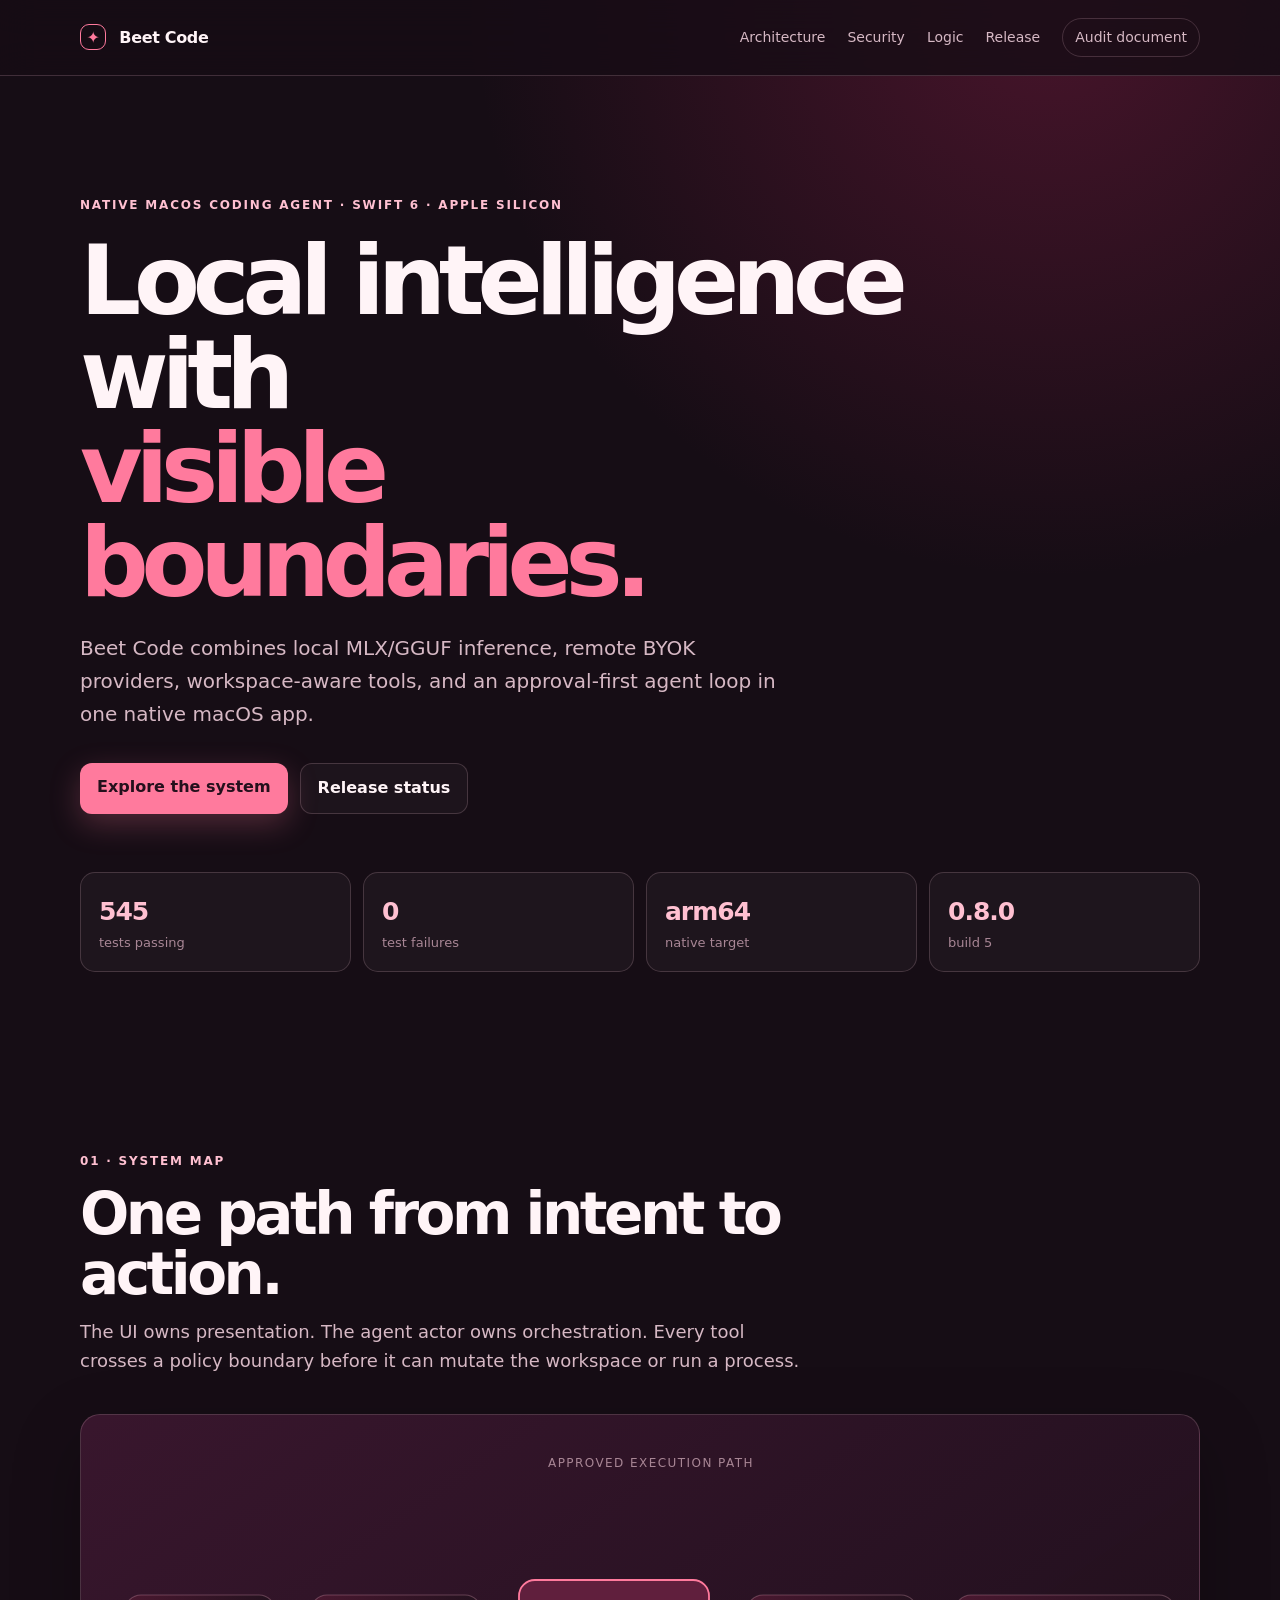
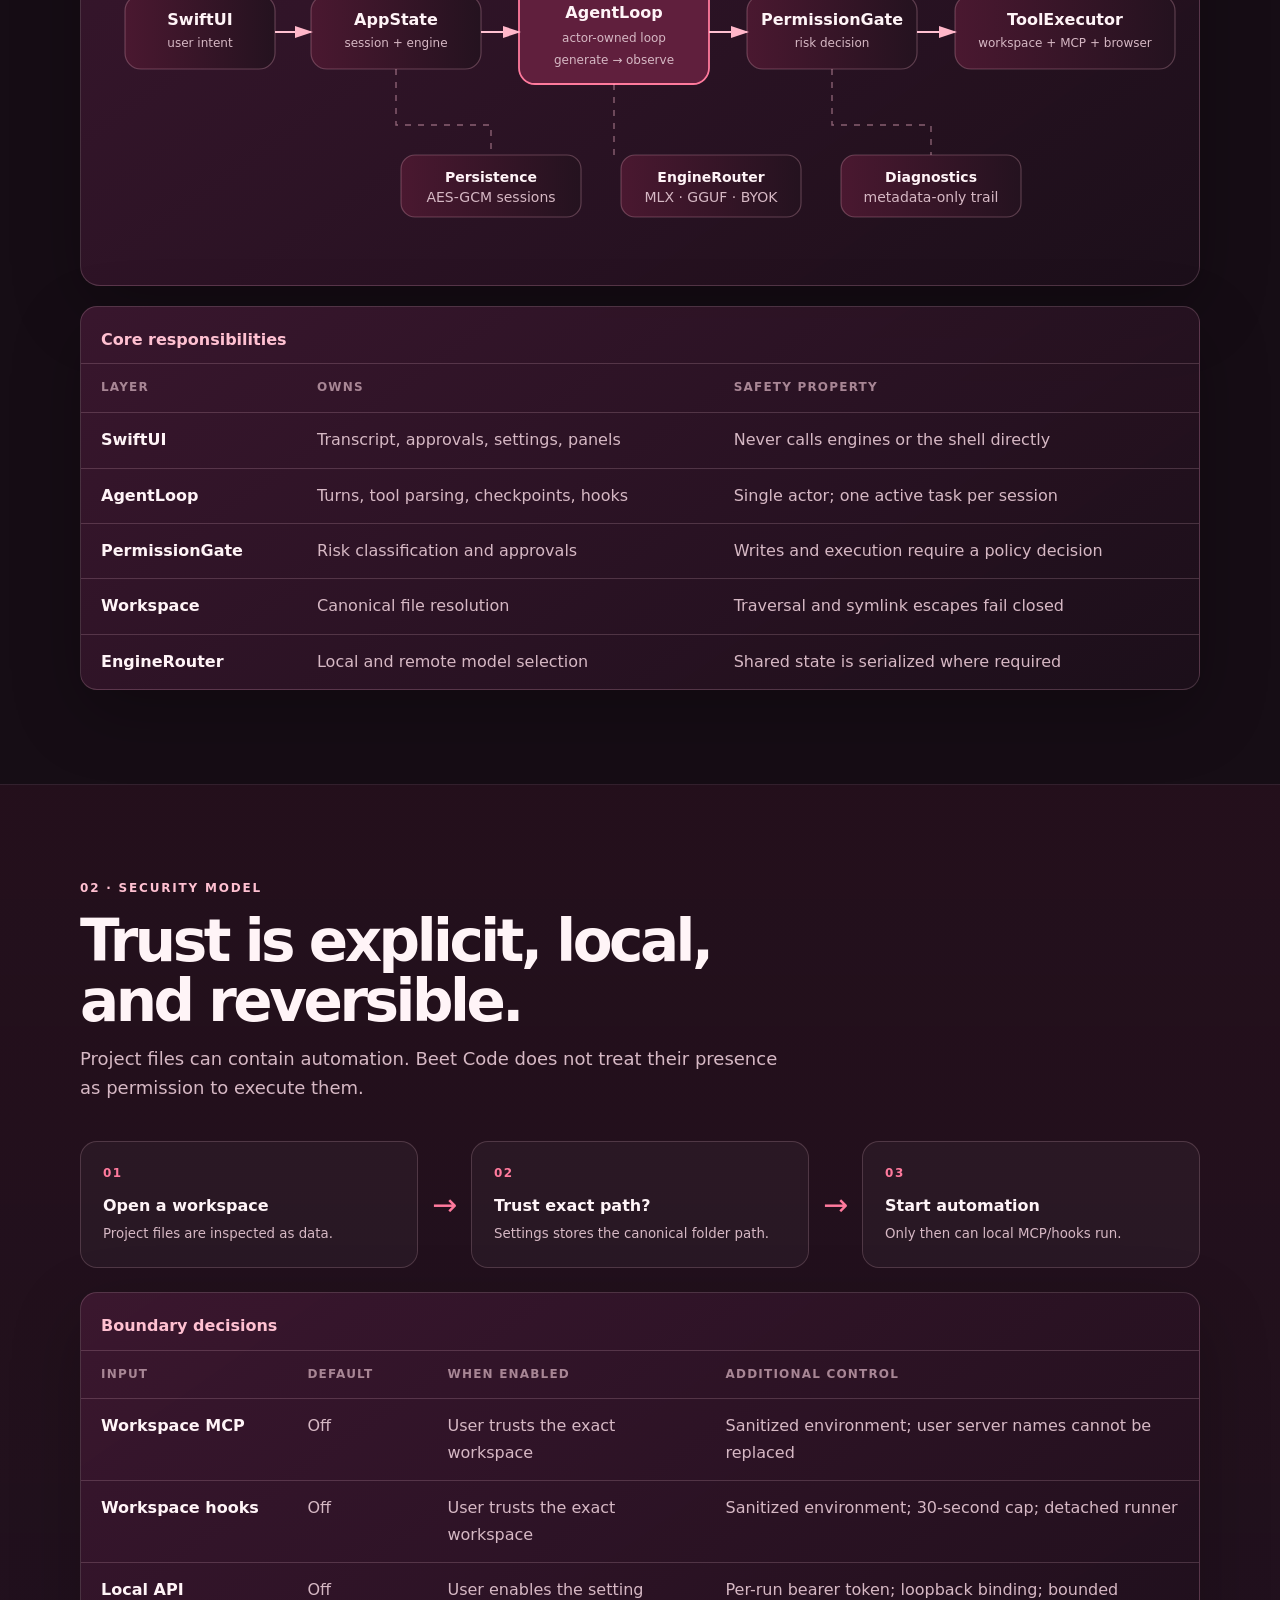
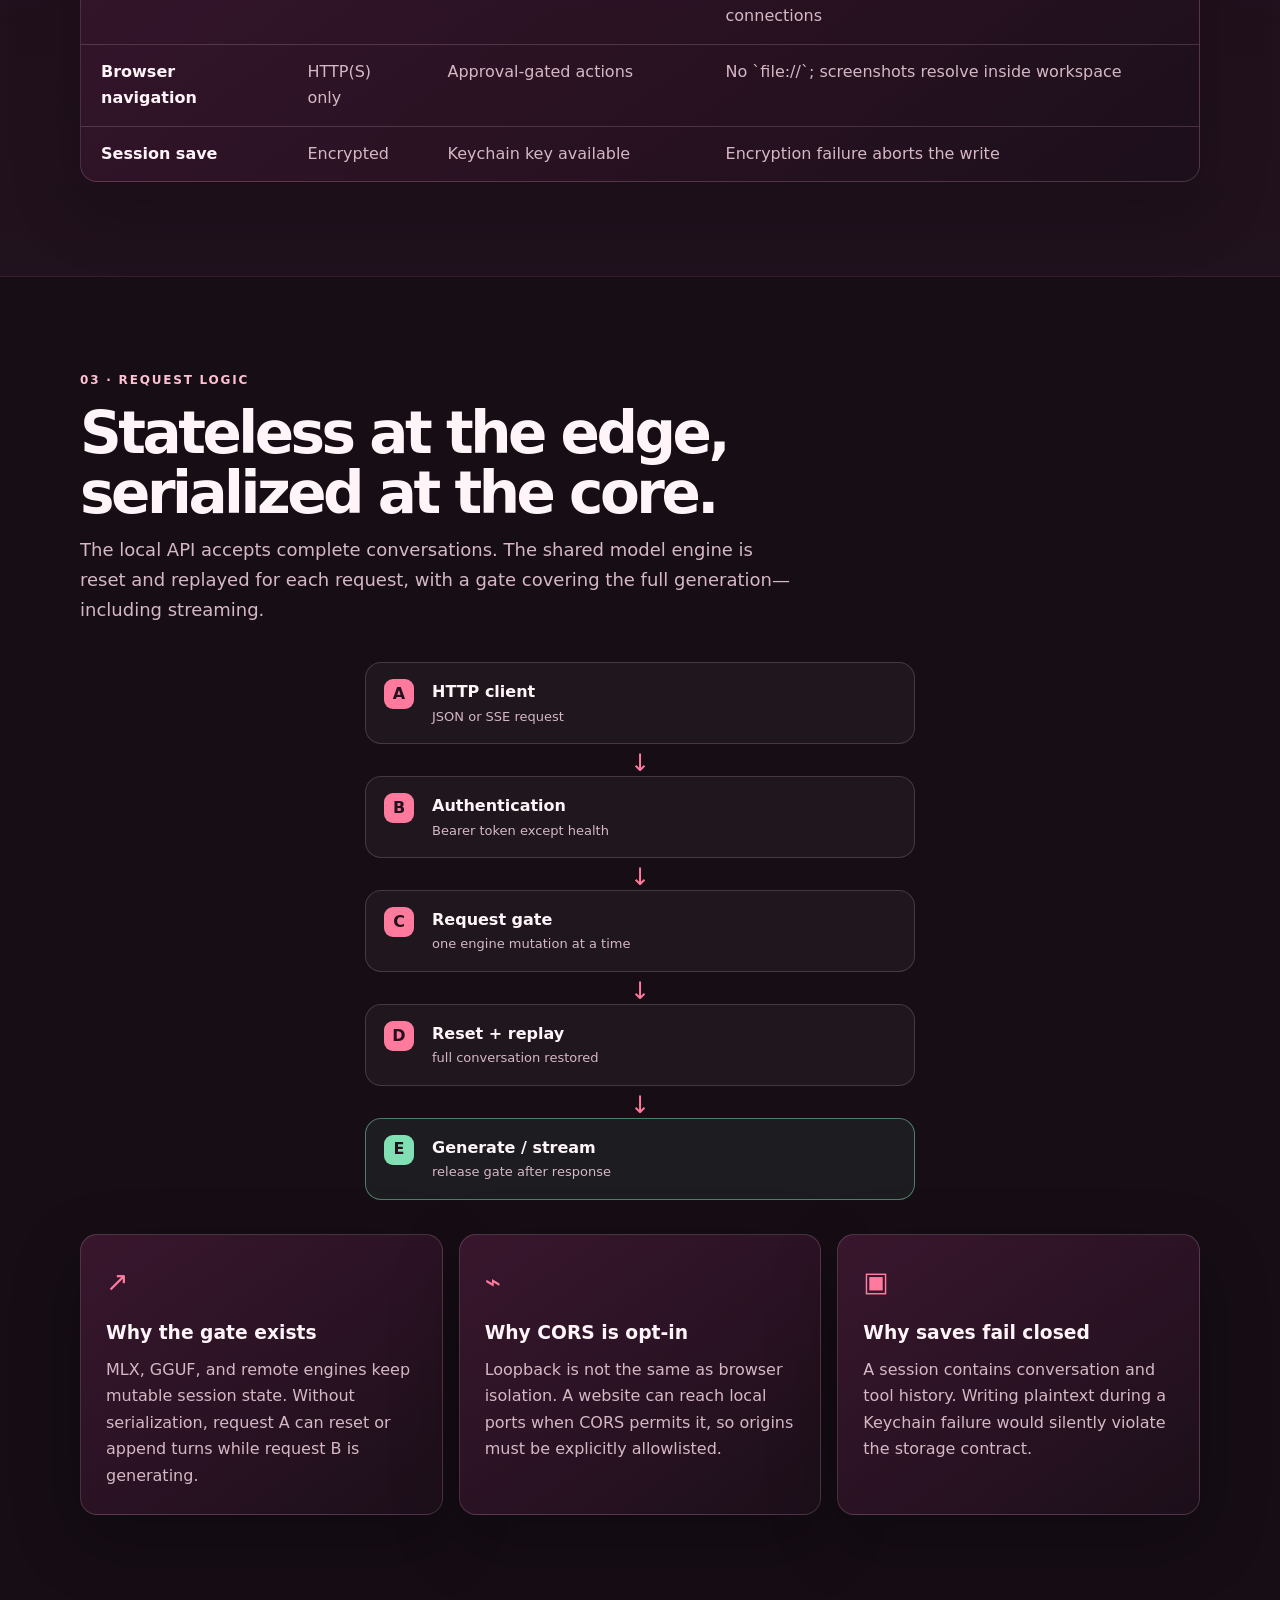
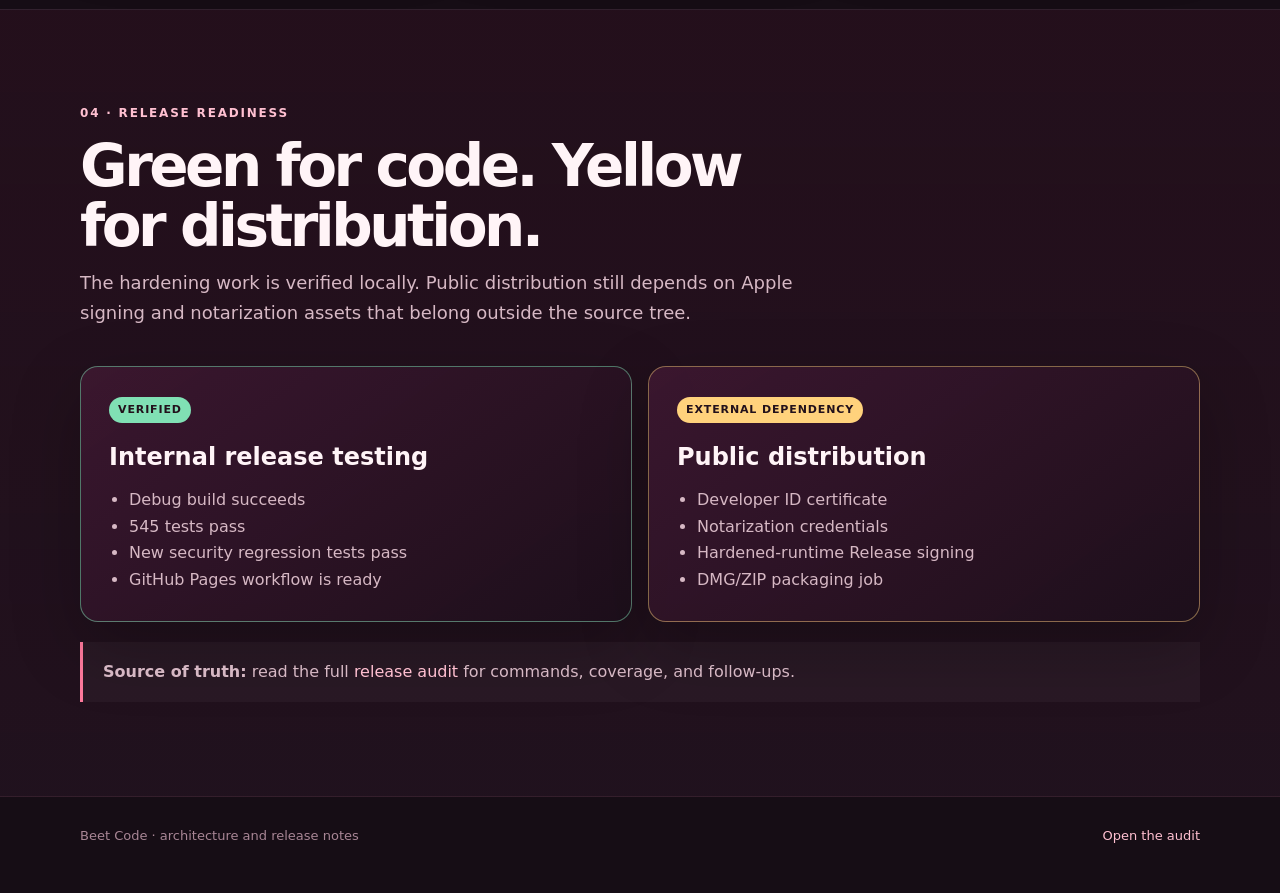
==== docs/site/index.html @ a5735505 "Harden release and add architecture Pages site" ====
<!doctype html>
<html lang="en">
<head>
  <meta charset="utf-8">
  <meta name="viewport" content="width=device-width, initial-scale=1">
  <meta name="description" content="Beet Code architecture, security model, and release readiness.">
  <title>Beet Code — Architecture & Release</title>
  <link rel="stylesheet" href="styles.css">
</head>
<body>
  <header class="topbar">
    <a class="brand" href="#top" aria-label="Beet Code home"><span class="beet-mark">✦</span> Beet Code</a>
    <nav aria-label="Primary navigation">
      <a href="#architecture">Architecture</a>
      <a href="#security">Security</a>
      <a href="#logic">Logic</a>
      <a href="#release">Release</a>
      <a class="nav-button" href="../RELEASE-AUDIT.md">Audit document</a>
    </nav>
  </header>

  <main id="top">
    <section class="hero shell">
      <div class="eyebrow">Native macOS coding agent · Swift 6 · Apple Silicon</div>
      <h1>Local intelligence with<br><span>visible boundaries.</span></h1>
      <p class="lede">Beet Code combines local MLX/GGUF inference, remote BYOK providers, workspace-aware tools, and an approval-first agent loop in one native macOS app.</p>
      <div class="hero-actions">
        <a class="button primary" href="#architecture">Explore the system</a>
        <a class="button secondary" href="#release">Release status</a>
      </div>
      <div class="status-grid" aria-label="Project status">
        <div class="status-card"><strong>545</strong><span>tests passing</span></div>
        <div class="status-card"><strong>0</strong><span>test failures</span></div>
        <div class="status-card"><strong>arm64</strong><span>native target</span></div>
        <div class="status-card"><strong>0.8.0</strong><span>build 5</span></div>
      </div>
    </section>

    <section id="architecture" class="section shell">
      <div class="section-heading">
        <div class="eyebrow">01 · System map</div>
        <h2>One path from intent to action.</h2>
        <p>The UI owns presentation. The agent actor owns orchestration. Every tool crosses a policy boundary before it can mutate the workspace or run a process.</p>
      </div>
      <div class="diagram-card">
        <svg class="architecture-diagram" viewBox="0 0 1100 430" role="img" aria-labelledby="architecture-title architecture-desc">
          <title id="architecture-title">Beet Code architecture flow</title>
          <desc id="architecture-desc">The user interface flows through AppState and AgentSessionController into the AgentLoop, then through PermissionGate and ToolExecutor to workspace tools and model engines. Persistence and diagnostics observe the flow.</desc>
          <defs>
            <marker id="arrow" markerWidth="10" markerHeight="10" refX="8" refY="3" orient="auto"><path d="M0,0 L0,6 L9,3 z" fill="#ffb6c9"/></marker>
            <linearGradient id="node" x1="0" x2="1"><stop offset="0" stop-color="#4a1830"/><stop offset="1" stop-color="#24121f"/></linearGradient>
          </defs>
          <g class="svg-label"><text x="550" y="32" text-anchor="middle">approved execution path</text></g>
          <g class="svg-node"><rect x="24" y="160" width="150" height="74" rx="16"/><text x="99" y="190" text-anchor="middle">SwiftUI</text><text x="99" y="212" text-anchor="middle" class="sub">user intent</text></g>
          <g class="svg-node"><rect x="210" y="160" width="170" height="74" rx="16"/><text x="295" y="190" text-anchor="middle">AppState</text><text x="295" y="212" text-anchor="middle" class="sub">session + engine</text></g>
          <g class="svg-node accent"><rect x="418" y="145" width="190" height="104" rx="16"/><text x="513" y="183" text-anchor="middle">AgentLoop</text><text x="513" y="207" text-anchor="middle" class="sub">actor-owned loop</text><text x="513" y="229" text-anchor="middle" class="sub">generate → observe</text></g>
          <g class="svg-node"><rect x="646" y="160" width="170" height="74" rx="16"/><text x="731" y="190" text-anchor="middle">PermissionGate</text><text x="731" y="212" text-anchor="middle" class="sub">risk decision</text></g>
          <g class="svg-node"><rect x="854" y="160" width="220" height="74" rx="16"/><text x="964" y="190" text-anchor="middle">ToolExecutor</text><text x="964" y="212" text-anchor="middle" class="sub">workspace + MCP + browser</text></g>
          <path class="svg-arrow" d="M174 197 H210"/><path class="svg-arrow" d="M380 197 H418"/><path class="svg-arrow" d="M608 197 H646"/><path class="svg-arrow" d="M816 197 H854"/>
          <g class="svg-node small"><rect x="300" y="320" width="180" height="62" rx="14"/><text x="390" y="347" text-anchor="middle">Persistence</text><text x="390" y="367" text-anchor="middle" class="sub">AES-GCM sessions</text></g>
          <g class="svg-node small"><rect x="520" y="320" width="180" height="62" rx="14"/><text x="610" y="347" text-anchor="middle">EngineRouter</text><text x="610" y="367" text-anchor="middle" class="sub">MLX · GGUF · BYOK</text></g>
          <g class="svg-node small"><rect x="740" y="320" width="180" height="62" rx="14"/><text x="830" y="347" text-anchor="middle">Diagnostics</text><text x="830" y="367" text-anchor="middle" class="sub">metadata-only trail</text></g>
          <path class="svg-dashed" d="M295 234 V290 H390 V320"/><path class="svg-dashed" d="M513 249 V320"/><path class="svg-dashed" d="M731 234 V290 H830 V320"/>
        </svg>
      </div>
      <div class="table-wrap">
        <table>
          <caption>Core responsibilities</caption>
          <thead><tr><th>Layer</th><th>Owns</th><th>Safety property</th></tr></thead>
          <tbody>
            <tr><td>SwiftUI</td><td>Transcript, approvals, settings, panels</td><td>Never calls engines or the shell directly</td></tr>
            <tr><td>AgentLoop</td><td>Turns, tool parsing, checkpoints, hooks</td><td>Single actor; one active task per session</td></tr>
            <tr><td>PermissionGate</td><td>Risk classification and approvals</td><td>Writes and execution require a policy decision</td></tr>
            <tr><td>Workspace</td><td>Canonical file resolution</td><td>Traversal and symlink escapes fail closed</td></tr>
            <tr><td>EngineRouter</td><td>Local and remote model selection</td><td>Shared state is serialized where required</td></tr>
          </tbody>
        </table>
      </div>
    </section>

    <section id="security" class="section tinted">
      <div class="shell">
        <div class="section-heading">
          <div class="eyebrow">02 · Security model</div>
          <h2>Trust is explicit, local, and reversible.</h2>
          <p>Project files can contain automation. Beet Code does not treat their presence as permission to execute them.</p>
        </div>
        <div class="trust-flow" aria-label="Workspace automation trust flow">
          <div class="flow-step"><span>01</span><strong>Open a workspace</strong><small>Project files are inspected as data.</small></div>
          <div class="flow-connector">→</div>
          <div class="flow-step"><span>02</span><strong>Trust exact path?</strong><small>Settings stores the canonical folder path.</small></div>
          <div class="flow-connector">→</div>
          <div class="flow-step"><span>03</span><strong>Start automation</strong><small>Only then can local MCP/hooks run.</small></div>
        </div>
        <div class="table-wrap">
          <table>
            <caption>Boundary decisions</caption>
            <thead><tr><th>Input</th><th>Default</th><th>When enabled</th><th>Additional control</th></tr></thead>
            <tbody>
              <tr><td>Workspace MCP</td><td>Off</td><td>User trusts the exact workspace</td><td>Sanitized environment; user server names cannot be replaced</td></tr>
              <tr><td>Workspace hooks</td><td>Off</td><td>User trusts the exact workspace</td><td>Sanitized environment; 30-second cap; detached runner</td></tr>
              <tr><td>Local API</td><td>Off</td><td>User enables the setting</td><td>Per-run bearer token; loopback binding; bounded connections</td></tr>
              <tr><td>Browser navigation</td><td>HTTP(S) only</td><td>Approval-gated actions</td><td>No `file://`; screenshots resolve inside workspace</td></tr>
              <tr><td>Session save</td><td>Encrypted</td><td>Keychain key available</td><td>Encryption failure aborts the write</td></tr>
            </tbody>
          </table>
        </div>
      </div>
    </section>

    <section id="logic" class="section shell">
      <div class="section-heading">
        <div class="eyebrow">03 · Request logic</div>
        <h2>Stateless at the edge, serialized at the core.</h2>
        <p>The local API accepts complete conversations. The shared model engine is reset and replayed for each request, with a gate covering the full generation—including streaming.</p>
      </div>
      <div class="request-diagram">
        <div class="request-node"><span class="node-number">A</span><strong>HTTP client</strong><small>JSON or SSE request</small></div>
        <div class="request-arrow">↓</div>
        <div class="request-node"><span class="node-number">B</span><strong>Authentication</strong><small>Bearer token except health</small></div>
        <div class="request-arrow">↓</div>
        <div class="request-node"><span class="node-number">C</span><strong>Request gate</strong><small>one engine mutation at a time</small></div>
        <div class="request-arrow">↓</div>
        <div class="request-node"><span class="node-number">D</span><strong>Reset + replay</strong><small>full conversation restored</small></div>
        <div class="request-arrow">↓</div>
        <div class="request-node success"><span class="node-number">E</span><strong>Generate / stream</strong><small>release gate after response</small></div>
      </div>
      <div class="logic-grid">
        <article class="logic-card"><div class="card-icon">↗</div><h3>Why the gate exists</h3><p>MLX, GGUF, and remote engines keep mutable session state. Without serialization, request A can reset or append turns while request B is generating.</p></article>
        <article class="logic-card"><div class="card-icon">⌁</div><h3>Why CORS is opt-in</h3><p>Loopback is not the same as browser isolation. A website can reach local ports when CORS permits it, so origins must be explicitly allowlisted.</p></article>
        <article class="logic-card"><div class="card-icon">▣</div><h3>Why saves fail closed</h3><p>A session contains conversation and tool history. Writing plaintext during a Keychain failure would silently violate the storage contract.</p></article>
      </div>
    </section>

    <section id="release" class="section tinted">
      <div class="shell">
        <div class="section-heading">
          <div class="eyebrow">04 · Release readiness</div>
          <h2>Green for code. Yellow for distribution.</h2>
          <p>The hardening work is verified locally. Public distribution still depends on Apple signing and notarization assets that belong outside the source tree.</p>
        </div>
        <div class="release-grid">
          <div class="release-panel good"><span class="pill">Verified</span><h3>Internal release testing</h3><ul><li>Debug build succeeds</li><li>545 tests pass</li><li>New security regression tests pass</li><li>GitHub Pages workflow is ready</li></ul></div>
          <div class="release-panel pending"><span class="pill">External dependency</span><h3>Public distribution</h3><ul><li>Developer ID certificate</li><li>Notarization credentials</li><li>Hardened-runtime Release signing</li><li>DMG/ZIP packaging job</li></ul></div>
        </div>
        <div class="footer-callout"><strong>Source of truth:</strong> read the full <a href="../RELEASE-AUDIT.md">release audit</a> for commands, coverage, and follow-ups.</div>
      </div>
    </section>
  </main>

  <footer class="footer shell"><span>Beet Code · architecture and release notes</span><a href="../RELEASE-AUDIT.md">Open the audit</a></footer>
</body>
</html>
---- docs/site/styles.css ----
:root {
  --bg: #160d15;
  --panel: #241321;
  --panel-2: #30182a;
  --ink: #fff4f7;
  --muted: #d6b8c4;
  --faint: #a88695;
  --line: rgba(255, 204, 220, .18);
  --accent: #ff7a9d;
  --accent-2: #ffc0d1;
  --green: #80e0b4;
  --amber: #ffd27c;
  --shadow: 0 24px 70px rgba(0, 0, 0, .24);
  color-scheme: dark;
}

* { box-sizing: border-box; }
html { scroll-behavior: smooth; }
body {
  margin: 0;
  background:
    radial-gradient(circle at 82% 0%, rgba(132, 29, 69, .45), transparent 36rem),
    var(--bg);
  color: var(--ink);
  font: 16px/1.65 Inter, ui-sans-serif, system-ui, -apple-system, BlinkMacSystemFont, "Segoe UI", sans-serif;
}
a { color: var(--accent-2); text-decoration: none; }
a:hover { color: #fff; }
.shell { width: min(1120px, calc(100% - 48px)); margin: 0 auto; }
.topbar {
  position: sticky; top: 0; z-index: 10;
  display: flex; justify-content: space-between; align-items: center;
  padding: 18px max(24px, calc((100vw - 1120px) / 2));
  background: rgba(22, 13, 21, .82);
  border-bottom: 1px solid var(--line);
  backdrop-filter: blur(18px);
}
.brand { color: var(--ink); font-weight: 760; letter-spacing: -.02em; }
.beet-mark { display: inline-grid; place-items: center; width: 26px; height: 26px; margin-right: 8px; color: var(--accent); border: 1px solid var(--accent); border-radius: 9px; }
nav { display: flex; gap: 22px; align-items: center; font-size: 14px; }
nav a { color: var(--muted); }
nav a:hover { color: var(--ink); }
.nav-button { padding: 7px 12px; border: 1px solid var(--line); border-radius: 999px; }
.hero { padding: 120px 0 86px; }
.eyebrow { color: var(--accent-2); font-size: 12px; font-weight: 760; letter-spacing: .15em; text-transform: uppercase; }
h1, h2, h3, p { margin-top: 0; }
h1 { max-width: 850px; margin: 18px 0 22px; font-size: clamp(54px, 8vw, 96px); line-height: .98; letter-spacing: -.075em; }
h1 span { color: var(--accent); }
.lede { max-width: 700px; color: var(--muted); font-size: 20px; }
.hero-actions { display: flex; gap: 12px; margin: 32px 0 58px; }
.button { display: inline-block; padding: 11px 17px; border-radius: 12px; font-weight: 700; }
.button.primary { color: #24101c; background: var(--accent); box-shadow: 0 10px 30px rgba(255, 122, 157, .25); }
.button.secondary { color: var(--ink); border: 1px solid var(--line); background: rgba(255,255,255,.03); }
.status-grid { display: grid; grid-template-columns: repeat(4, 1fr); gap: 12px; }
.status-card { padding: 18px; border: 1px solid var(--line); border-radius: 15px; background: rgba(255,255,255,.035); }
.status-card strong, .status-card span { display: block; }
.status-card strong { color: var(--accent-2); font-size: 25px; letter-spacing: -.04em; }
.status-card span { color: var(--faint); font-size: 13px; }
.section { padding: 94px 0; }
.tinted { background: linear-gradient(180deg, rgba(80, 22, 49, .23), rgba(48, 24, 42, .4)); border-top: 1px solid rgba(255, 204, 220, .08); border-bottom: 1px solid rgba(255, 204, 220, .08); }
.section-heading { max-width: 720px; margin-bottom: 38px; }
h2 { margin: 12px 0 12px; font-size: clamp(34px, 5vw, 58px); line-height: 1.04; letter-spacing: -.06em; }
.section-heading p { color: var(--muted); font-size: 18px; }
.diagram-card, .table-wrap, .logic-card, .release-panel { border: 1px solid var(--line); background: linear-gradient(145deg, rgba(62, 24, 49, .88), rgba(29, 15, 27, .92)); box-shadow: var(--shadow); }
.diagram-card { overflow: auto; padding: 20px; border-radius: 20px; }
.architecture-diagram { display: block; width: 1100px; max-width: none; min-height: 430px; }
.svg-node rect { fill: url(#node); stroke: rgba(255, 190, 210, .26); stroke-width: 1.2; }
.svg-node.accent rect { fill: #601f3d; stroke: var(--accent); stroke-width: 1.8; }
.svg-node text { fill: var(--ink); font-size: 16px; font-weight: 750; }
.svg-node .sub { fill: var(--muted); font-size: 12px; font-weight: 500; }
.svg-node.small text { font-size: 14px; }
.svg-arrow { fill: none; stroke: var(--accent-2); stroke-width: 2; marker-end: url(#arrow); }
.svg-dashed { fill: none; stroke: rgba(255, 190, 210, .45); stroke-width: 1.4; stroke-dasharray: 6 7; }
.svg-label text { fill: var(--faint); font-size: 12px; letter-spacing: .12em; text-transform: uppercase; }
.table-wrap { overflow-x: auto; margin-top: 20px; border-radius: 17px; }
table { width: 100%; min-width: 680px; border-collapse: collapse; }
caption { padding: 20px 20px 10px; color: var(--accent-2); font-weight: 760; text-align: left; }
th, td { padding: 14px 20px; border-top: 1px solid var(--line); text-align: left; vertical-align: top; }
th { color: var(--faint); font-size: 12px; font-weight: 760; letter-spacing: .1em; text-transform: uppercase; }
td { color: var(--muted); }
td:first-child { color: var(--ink); font-weight: 700; }
.trust-flow { display: grid; grid-template-columns: 1fr auto 1fr auto 1fr; align-items: stretch; gap: 14px; margin: 32px 0 24px; }
.flow-step { padding: 22px; border: 1px solid var(--line); border-radius: 17px; background: rgba(255,255,255,.035); }
.flow-step span { display: block; color: var(--accent); font-size: 12px; font-weight: 800; letter-spacing: .12em; }
.flow-step strong, .flow-step small { display: block; }
.flow-step strong { margin: 9px 0 4px; }
.flow-step small, .request-node small { color: var(--muted); }
.flow-connector { display: grid; place-items: center; color: var(--accent); font-size: 30px; }
.request-diagram { display: flex; flex-direction: column; align-items: center; }
.request-node { display: grid; grid-template-columns: 36px 1fr; column-gap: 12px; width: min(550px, 100%); padding: 16px 18px; border: 1px solid var(--line); border-radius: 16px; background: rgba(255,255,255,.04); }
.request-node.success { border-color: rgba(128, 224, 180, .5); background: rgba(128, 224, 180, .07); }
.node-number { grid-row: span 2; display: grid; place-items: center; width: 30px; height: 30px; color: #25111e; background: var(--accent); border-radius: 9px; font-weight: 800; }
.request-node.success .node-number { background: var(--green); }
.request-node strong { align-self: end; }
.request-node small { align-self: start; font-size: 13px; }
.request-arrow { height: 32px; color: var(--accent); font-size: 24px; }
.logic-grid, .release-grid { display: grid; grid-template-columns: repeat(3, 1fr); gap: 16px; margin-top: 34px; }
.logic-card { padding: 25px; border-radius: 17px; }
.card-icon { color: var(--accent); font-size: 27px; }
.logic-card h3 { margin: 14px 0 8px; }
.logic-card p { margin-bottom: 0; color: var(--muted); }
.release-grid { grid-template-columns: repeat(2, 1fr); }
.release-panel { padding: 28px; border-radius: 18px; }
.release-panel.good { border-color: rgba(128, 224, 180, .5); }
.release-panel.pending { border-color: rgba(255, 210, 124, .45); }
.pill { display: inline-block; padding: 4px 9px; border-radius: 999px; color: #22111b; background: var(--green); font-size: 11px; font-weight: 800; letter-spacing: .08em; text-transform: uppercase; }
.pending .pill { background: var(--amber); }
.release-panel h3 { margin: 15px 0 10px; font-size: 24px; }
.release-panel ul { margin: 0; padding-left: 20px; color: var(--muted); }
.footer-callout { margin-top: 20px; padding: 17px 20px; border-left: 3px solid var(--accent); color: var(--muted); background: rgba(255,255,255,.035); }
.footer { display: flex; justify-content: space-between; gap: 20px; padding: 28px 0 46px; color: var(--faint); font-size: 13px; }
@media (max-width: 760px) {
  .shell { width: min(100% - 30px, 1120px); }
  .topbar { padding: 14px 15px; }
  nav a:not(.nav-button) { display: none; }
  .hero { padding-top: 78px; }
  .status-grid, .logic-grid, .release-grid { grid-template-columns: 1fr 1fr; }
  .trust-flow { grid-template-columns: 1fr; }
  .flow-connector { transform: rotate(90deg); height: 18px; }
  .section { padding: 70px 0; }
  .footer { flex-direction: column; }
}
@media (max-width: 480px) {
  .status-grid, .logic-grid, .release-grid { grid-template-columns: 1fr; }
  h1 { font-size: 55px; }
  .hero-actions { flex-direction: column; align-items: flex-start; }
}
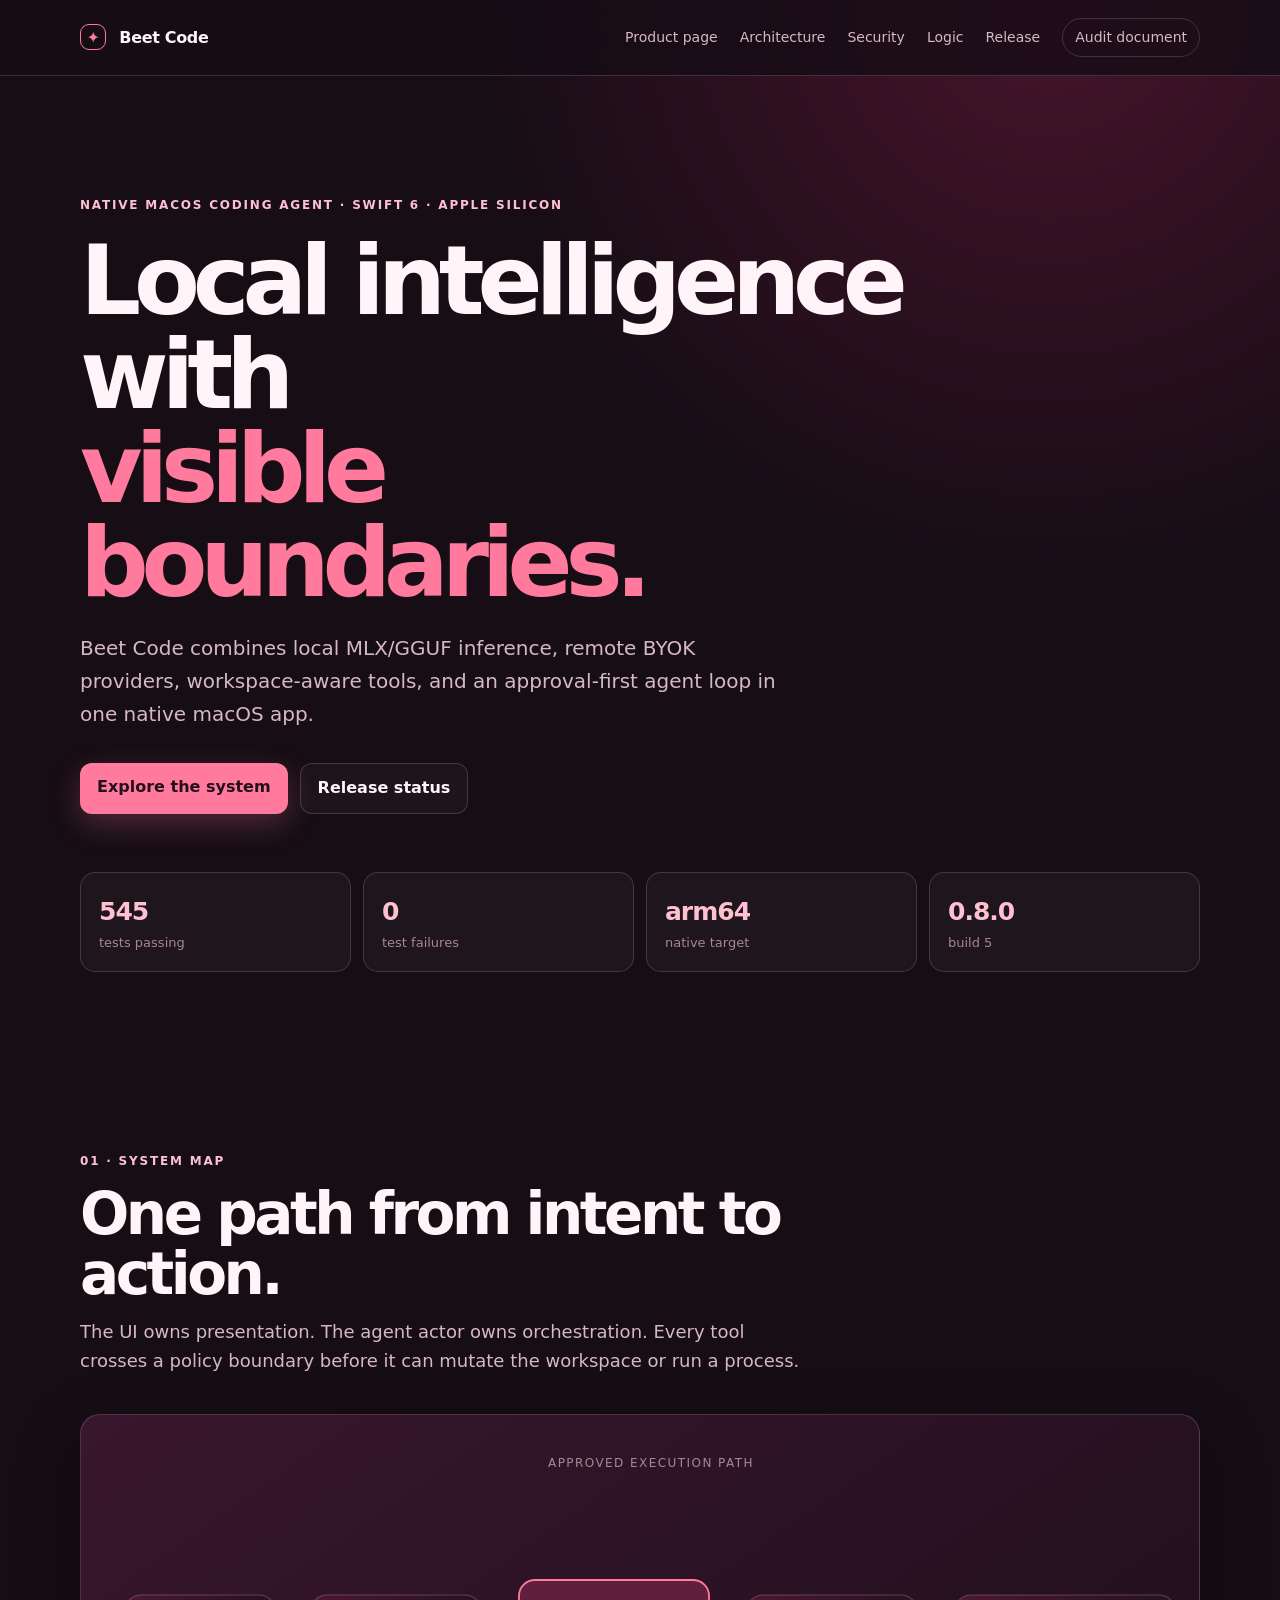
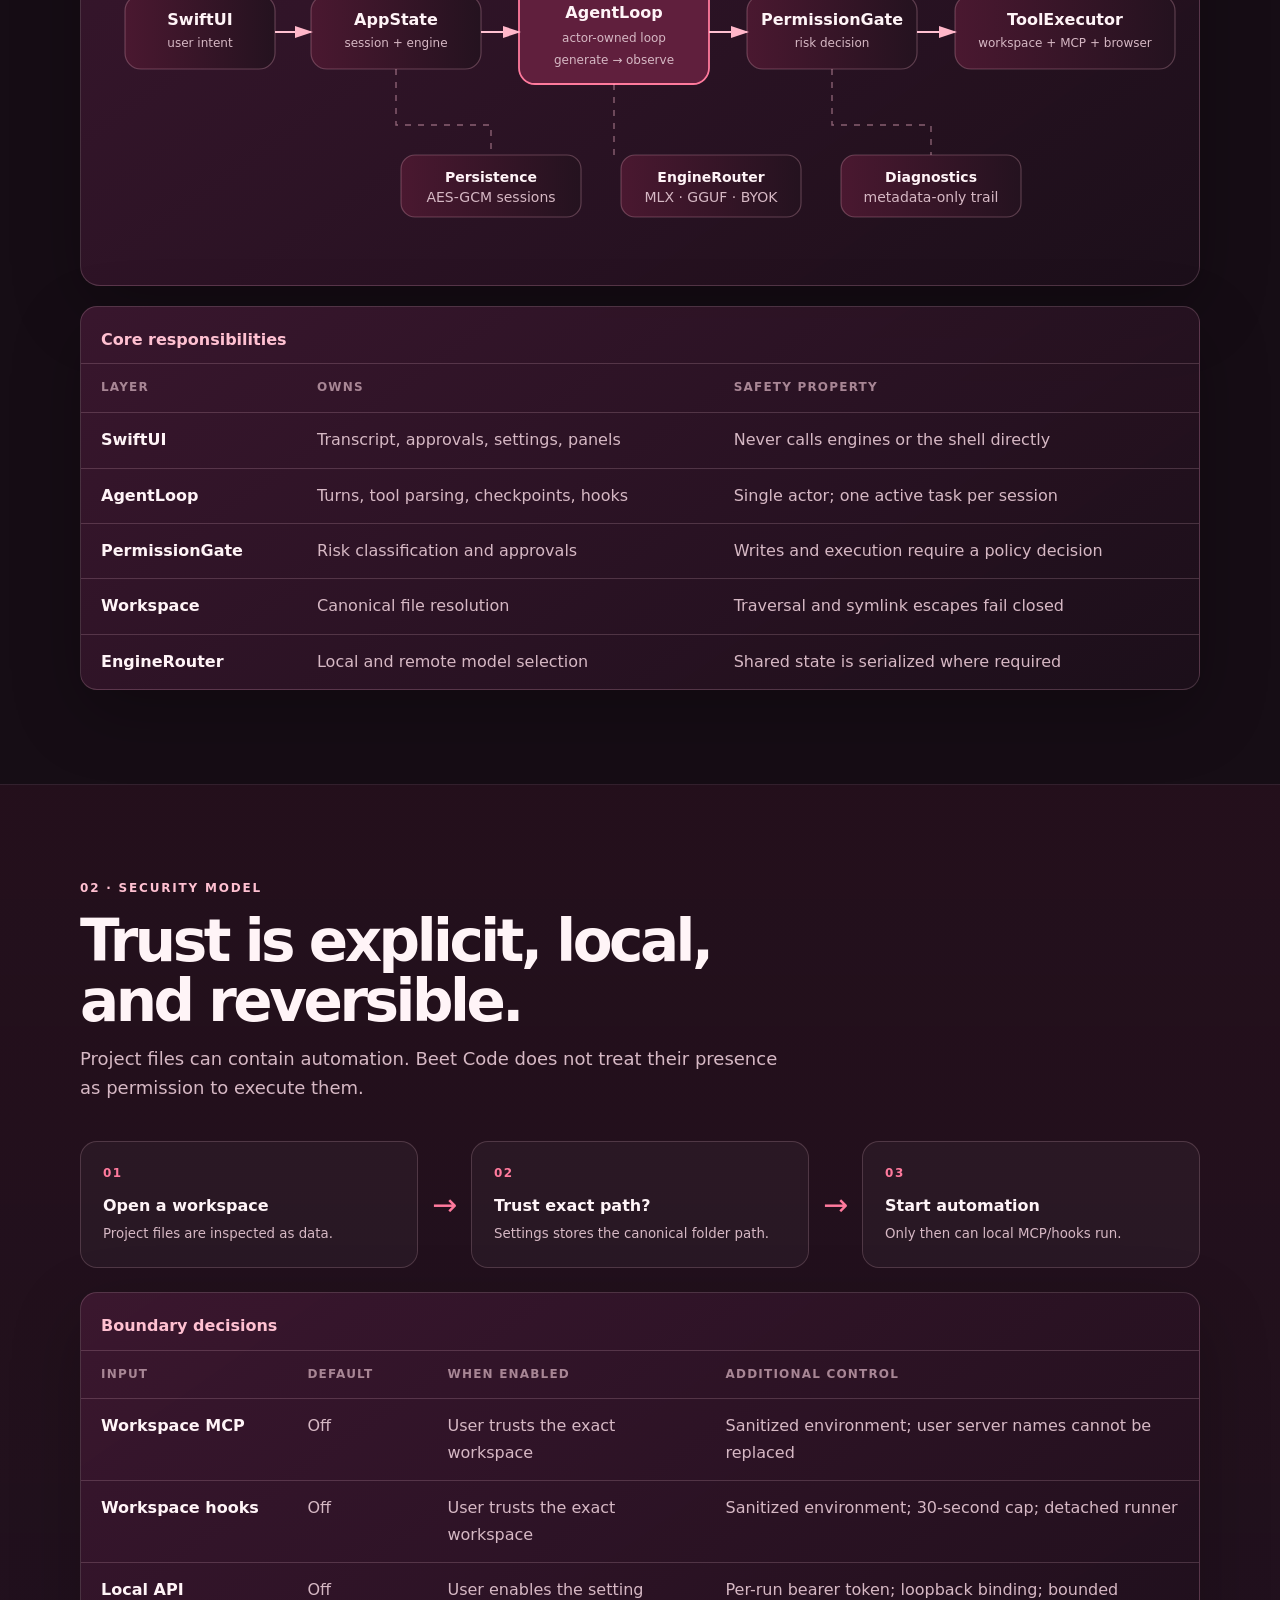
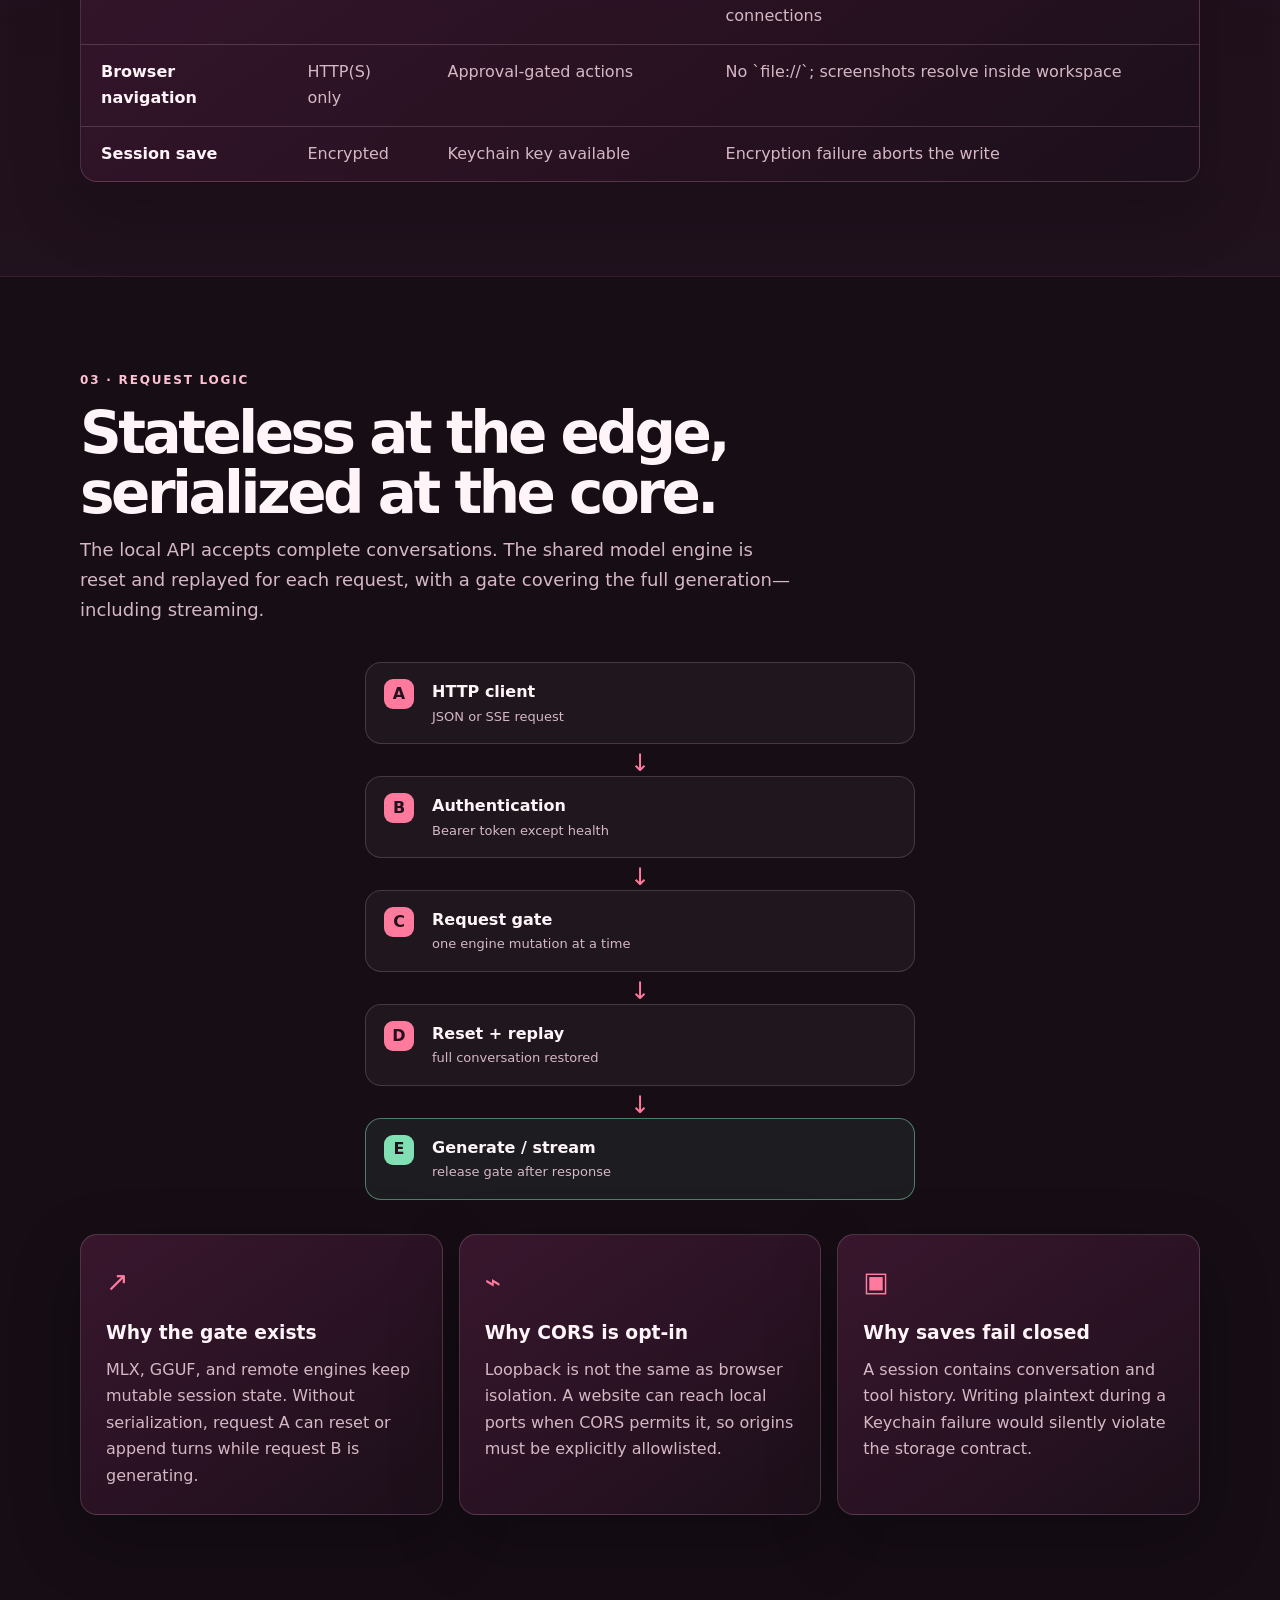
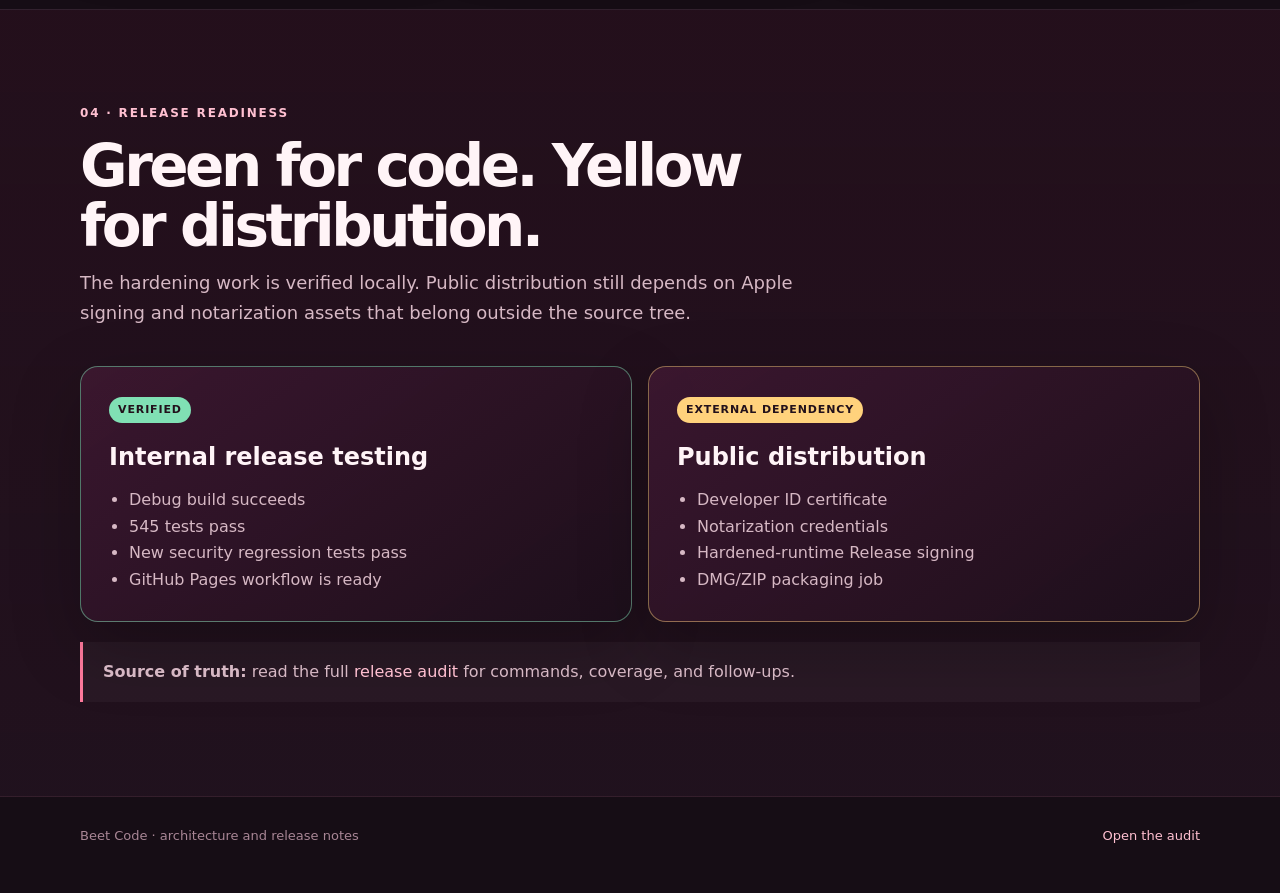
==== commit b1cf4e31: "Publish product and architecture pages together" ====
--- a/docs/site/index.html
+++ b/docs/site/index.html
@@ -9,8 +9,9 @@
 </head>
 <body>
   <header class="topbar">
-    <a class="brand" href="#top" aria-label="Beet Code home"><span class="beet-mark">✦</span> Beet Code</a>
+    <a class="brand" href="../" aria-label="Beet Code home"><span class="beet-mark">✦</span> Beet Code</a>
     <nav aria-label="Primary navigation">
+      <a href="../">Product page</a>
       <a href="#architecture">Architecture</a>
       <a href="#security">Security</a>
       <a href="#logic">Logic</a>
